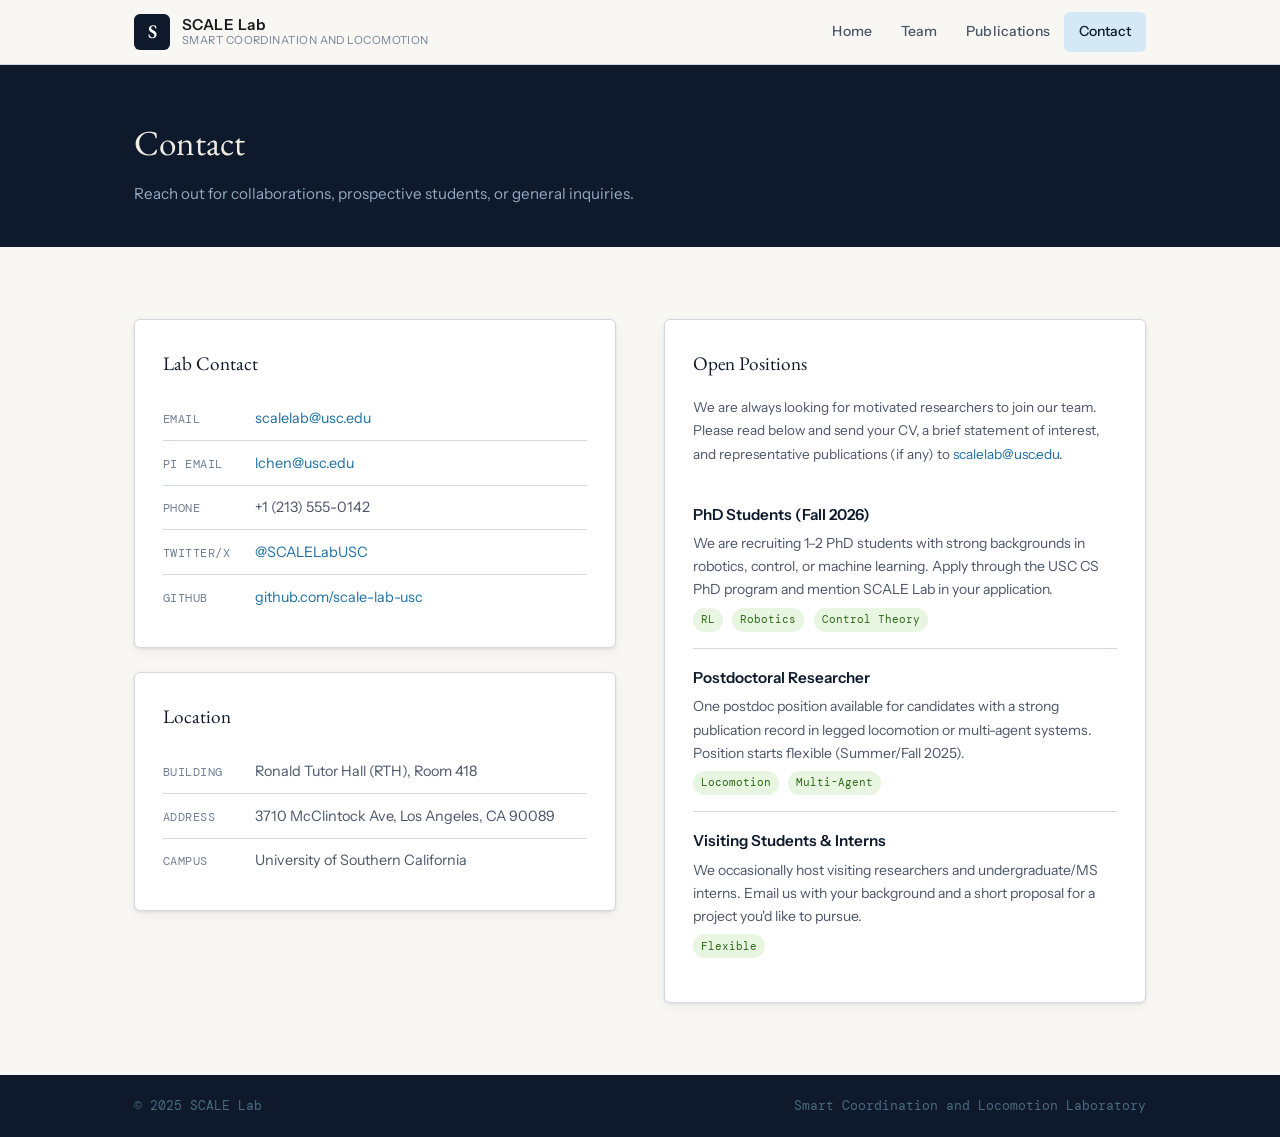
==== contact.html @ 9be17566 "Add files via upload" ====
<!DOCTYPE html>
<html lang="en">
<head>
  <meta charset="UTF-8" />
  <meta name="viewport" content="width=device-width, initial-scale=1.0" />
  <title>Contact – SCALE Lab</title>
  <link rel="preconnect" href="https://fonts.googleapis.com" />
  <link href="https://fonts.googleapis.com/css2?family=EB+Garamond:ital,wght@0,400;0,600;1,400&family=DM+Mono:wght@400;500&family=Instrument+Sans:wght@400;500;600&display=swap" rel="stylesheet" />
  <link rel="stylesheet" href="style.css" />
</head>
<body>

  <header class="site-header">
    <div class="container header-inner">
      <a href="index.html" class="logo">
        <span class="logo-mark">S</span>
        <div class="logo-text">
          <span class="logo-name">SCALE Lab</span>
          <span class="logo-full">Smart Coordination and Locomotion</span>
        </div>
      </a>
      <nav class="site-nav">
        <a href="index.html" class="nav-link">Home</a>
        <a href="team.html" class="nav-link">Team</a>
        <a href="publications.html" class="nav-link">Publications</a>
        <a href="contact.html" class="nav-link active">Contact</a>
      </nav>
      <button class="nav-toggle" aria-label="Toggle navigation">&#9776;</button>
    </div>
  </header>

  <div class="page-hero">
    <div class="container">
      <h1>Contact</h1>
      <p>Reach out for collaborations, prospective students, or general inquiries.</p>
    </div>
  </div>

  <main>
    <section class="section">
      <div class="container">
        <div class="contact-grid">

          <!-- Left column -->
          <div>
            <div class="contact-box" style="margin-bottom:1.5rem;">
              <h3>Lab Contact</h3>
              <div class="contact-row">
                <span class="contact-label">Email</span>
                <span class="contact-val"><a href="mailto:scalelab@usc.edu">scalelab@usc.edu</a></span>
              </div>
              <div class="contact-row">
                <span class="contact-label">PI Email</span>
                <span class="contact-val"><a href="mailto:lchen@usc.edu">lchen@usc.edu</a></span>
              </div>
              <div class="contact-row">
                <span class="contact-label">Phone</span>
                <span class="contact-val">+1 (213) 555-0142</span>
              </div>
              <div class="contact-row">
                <span class="contact-label">Twitter/X</span>
                <span class="contact-val"><a href="#">@SCALELabUSC</a></span>
              </div>
              <div class="contact-row">
                <span class="contact-label">GitHub</span>
                <span class="contact-val"><a href="#">github.com/scale-lab-usc</a></span>
              </div>
            </div>

            <div class="contact-box">
              <h3>Location</h3>
              <div class="contact-row">
                <span class="contact-label">Building</span>
                <span class="contact-val">Ronald Tutor Hall (RTH), Room 418</span>
              </div>
              <div class="contact-row">
                <span class="contact-label">Address</span>
                <span class="contact-val">3710 McClintock Ave, Los Angeles, CA 90089</span>
              </div>
              <div class="contact-row">
                <span class="contact-label">Campus</span>
                <span class="contact-val">University of Southern California</span>
              </div>
            </div>
          </div>

          <!-- Right column -->
          <div>
            <div class="contact-box">
              <h3>Open Positions</h3>
              <p style="font-size:.85rem;color:var(--text-2);margin-bottom:1.25rem;line-height:1.7;">
                We are always looking for motivated researchers to join our team. Please read below and send your CV, a brief statement of interest, and representative publications (if any) to <a href="mailto:scalelab@usc.edu">scalelab@usc.edu</a>.
              </p>
              <ul class="opening-list">
                <li class="opening-item">
                  <div class="opening-title">PhD Students (Fall 2026)</div>
                  <div class="opening-desc">We are recruiting 1–2 PhD students with strong backgrounds in robotics, control, or machine learning. Apply through the USC CS PhD program and mention SCALE Lab in your application.</div>
                  <span class="opening-tag">RL</span>
                  <span class="opening-tag">Robotics</span>
                  <span class="opening-tag">Control Theory</span>
                </li>
                <li class="opening-item">
                  <div class="opening-title">Postdoctoral Researcher</div>
                  <div class="opening-desc">One postdoc position available for candidates with a strong publication record in legged locomotion or multi-agent systems. Position starts flexible (Summer/Fall 2025).</div>
                  <span class="opening-tag">Locomotion</span>
                  <span class="opening-tag">Multi-Agent</span>
                </li>
                <li class="opening-item">
                  <div class="opening-title">Visiting Students &amp; Interns</div>
                  <div class="opening-desc">We occasionally host visiting researchers and undergraduate/MS interns. Email us with your background and a short proposal for a project you'd like to pursue.</div>
                  <span class="opening-tag">Flexible</span>
                </li>
              </ul>
            </div>
          </div>

        </div>
      </div>
    </section>
  </main>

  <footer class="site-footer">
    <div class="container footer-inner">
      <span>&copy; 2025 SCALE Lab</span>
      <span>Smart Coordination and Locomotion Laboratory</span>
    </div>
  </footer>

  <script src="nav.js"></script>
</body>
</html>
---- style.css ----
/* ============================
   SCALE Lab — style.css
   ============================ */

*, *::before, *::after { box-sizing: border-box; margin: 0; padding: 0; }

:root {
  --navy:    #0e1a2b;
  --navy-mid:#1a2e47;
  --accent:  #1d6fa4;
  --accent-l:#d4e8f5;
  --gold:    #b8903a;
  --text:    #1a1a1a;
  --text-2:  #4a5568;
  --text-3:  #718096;
  --border:  #d2d8e0;
  --bg:      #f8f7f4;
  --white:   #ffffff;
  --ff-serif: 'EB Garamond', Georgia, serif;
  --ff-sans:  'Instrument Sans', system-ui, sans-serif;
  --ff-mono:  'DM Mono', monospace;
  --radius:   6px;
  --shadow:   0 1px 3px rgba(0,0,0,.08), 0 4px 12px rgba(0,0,0,.05);
}

html { scroll-behavior: smooth; }
body {
  font-family: var(--ff-sans);
  font-size: 16px;
  line-height: 1.7;
  color: var(--text);
  background: var(--bg);
}

a { color: var(--accent); text-decoration: none; }
a:hover { text-decoration: underline; }

img { max-width: 100%; display: block; }

.container {
  max-width: 1060px;
  margin: 0 auto;
  padding: 0 1.5rem;
}

/* ── Header ── */
.site-header {
  position: sticky;
  top: 0;
  z-index: 100;
  background: rgba(248,247,244,.95);
  backdrop-filter: blur(8px);
  border-bottom: 1px solid var(--border);
}
.header-inner {
  display: flex;
  align-items: center;
  justify-content: space-between;
  height: 64px;
  gap: 2rem;
}

.logo {
  display: flex;
  align-items: center;
  gap: .75rem;
  text-decoration: none;
  color: var(--text);
  flex-shrink: 0;
}
.logo-mark {
  width: 36px;
  height: 36px;
  background: var(--navy);
  color: #fff;
  font-family: var(--ff-serif);
  font-size: 1.2rem;
  font-weight: 600;
  display: flex;
  align-items: center;
  justify-content: center;
  border-radius: var(--radius);
  letter-spacing: -.02em;
}
.logo-text { display: flex; flex-direction: column; line-height: 1.2; }
.logo-name { font-weight: 600; font-size: .95rem; letter-spacing: .03em; }
.logo-full { font-size: .7rem; color: var(--text-3); letter-spacing: .04em; text-transform: uppercase; }

.site-nav { display: flex; gap: 0; }
.nav-link {
  font-size: .875rem;
  font-weight: 500;
  color: var(--text-2);
  padding: .5rem .9rem;
  border-radius: var(--radius);
  transition: color .15s, background .15s;
  text-decoration: none;
  letter-spacing: .01em;
}
.nav-link:hover, .nav-link.active {
  color: var(--navy);
  background: var(--accent-l);
  text-decoration: none;
}

.nav-toggle {
  display: none;
  background: none;
  border: none;
  font-size: 1.4rem;
  cursor: pointer;
  color: var(--text);
}

/* ── Hero ── */
.hero {
  background: var(--navy);
  color: #fff;
  padding: 5rem 0 3rem;
  position: relative;
  overflow: hidden;
}
.hero-inner {
  position: relative;
  z-index: 2;
  max-width: 620px;
}
.hero-badge {
  font-family: var(--ff-mono);
  font-size: .75rem;
  letter-spacing: .08em;
  color: #94a8bf;
  margin-bottom: 1.25rem;
  text-transform: uppercase;
}
.hero-title {
  font-family: var(--ff-serif);
  font-size: clamp(2rem, 4vw, 2.9rem);
  font-weight: 400;
  line-height: 1.2;
  margin-bottom: 1.25rem;
  color: #f0ece4;
}
.hero-title em { color: #7ab8da; font-style: italic; }
.hero-sub {
  font-size: 1.05rem;
  color: #94a8bf;
  line-height: 1.75;
  margin-bottom: 2rem;
}
.hero-actions { display: flex; gap: 1rem; flex-wrap: wrap; }
.btn {
  display: inline-block;
  padding: .6rem 1.4rem;
  border-radius: var(--radius);
  font-size: .875rem;
  font-weight: 500;
  transition: all .15s;
  text-decoration: none;
  cursor: pointer;
  border: none;
}
.btn-primary { background: var(--accent); color: #fff; }
.btn-primary:hover { background: #1558845; text-decoration: none; filter: brightness(1.1); }
.btn-ghost { background: transparent; color: #94a8bf; border: 1px solid #2d4a63; }
.btn-ghost:hover { background: #1a2e47; color: #fff; text-decoration: none; }

.hero-visual {
  position: absolute;
  right: -40px;
  top: 50%;
  transform: translateY(-50%);
  width: 55%;
  max-width: 620px;
  opacity: .25;
  pointer-events: none;
}
.hero-svg { width: 100%; height: auto; }
.node { fill: #7ab8da; }
.node-a { fill: #7ab8da; }
.node-b { fill: #4a8baf; }
.node-c { fill: #2d6080; }
.edge { stroke: #4a6a80; stroke-width: 1.5; }
.node-label { fill: #94a8bf; font-family: var(--ff-mono); font-size: 11px; text-anchor: middle; }

/* ── Sections ── */
.section { padding: 4.5rem 0; }
.section-title {
  font-family: var(--ff-serif);
  font-size: 1.85rem;
  font-weight: 400;
  color: var(--navy);
  margin-bottom: 2.5rem;
  padding-bottom: .75rem;
  border-bottom: 2px solid var(--navy);
  display: inline-block;
}
.section-subtitle {
  font-size: .85rem;
  color: var(--text-3);
  font-family: var(--ff-mono);
  letter-spacing: .05em;
  text-transform: uppercase;
  margin-bottom: .5rem;
}

/* ── Cards ── */
.cards-grid {
  display: grid;
  grid-template-columns: repeat(auto-fit, minmax(220px, 1fr));
  gap: 1.25rem;
}
.card {
  background: var(--white);
  border: 1px solid var(--border);
  border-radius: var(--radius);
  padding: 1.5rem;
  box-shadow: var(--shadow);
}
.card-icon {
  font-size: 1.5rem;
  color: var(--accent);
  margin-bottom: .75rem;
}
.card h3 {
  font-size: 1rem;
  font-weight: 600;
  color: var(--navy);
  margin-bottom: .5rem;
}
.card p { font-size: .9rem; color: var(--text-2); line-height: 1.65; }

/* ── News ── */
.news-section { background: var(--white); }
.news-list { list-style: none; }
.news-item {
  display: flex;
  gap: 1.5rem;
  align-items: baseline;
  padding: .9rem 0;
  border-bottom: 1px solid var(--border);
}
.news-item:last-child { border-bottom: none; }
.news-date {
  font-family: var(--ff-mono);
  font-size: .78rem;
  color: var(--text-3);
  white-space: nowrap;
  min-width: 72px;
}
.news-text { font-size: .925rem; color: var(--text-2); }
.news-text strong { color: var(--navy); font-weight: 600; }

/* ── Affiliation strip ── */
.affil-strip {
  background: var(--navy-mid);
  padding: 1rem 0;
}
.affil-inner {
  display: flex;
  align-items: center;
  gap: 1rem;
  flex-wrap: wrap;
  font-size: .8rem;
  color: #7a96b0;
  font-family: var(--ff-mono);
  letter-spacing: .04em;
}
.affil-dot { color: #3a5a78; }

/* ── Footer ── */
.site-footer {
  background: var(--navy);
  padding: 1.25rem 0;
}
.footer-inner {
  display: flex;
  align-items: center;
  justify-content: space-between;
  flex-wrap: wrap;
  gap: .5rem;
  font-size: .8rem;
  color: #4a6a80;
  font-family: var(--ff-mono);
}

/* ── Team page ── */
.team-grid {
  display: grid;
  grid-template-columns: repeat(auto-fill, minmax(200px, 1fr));
  gap: 1.5rem;
}
.member-card {
  background: var(--white);
  border: 1px solid var(--border);
  border-radius: var(--radius);
  overflow: hidden;
  box-shadow: var(--shadow);
  transition: transform .2s, box-shadow .2s;
}
.member-card:hover { transform: translateY(-2px); box-shadow: 0 4px 16px rgba(0,0,0,.1); }
.member-avatar {
  width: 100%;
  aspect-ratio: 1;
  background: var(--navy-mid);
  display: flex;
  align-items: center;
  justify-content: center;
  font-family: var(--ff-serif);
  font-size: 2.2rem;
  color: #7ab8da;
  letter-spacing: -.02em;
}
.member-info { padding: 1rem; }
.member-name { font-weight: 600; font-size: .95rem; color: var(--navy); margin-bottom: .2rem; }
.member-role { font-size: .8rem; color: var(--text-3); font-family: var(--ff-mono); }
.member-research { font-size: .82rem; color: var(--text-2); margin-top: .5rem; line-height: 1.5; }

.pi-card {
  display: flex;
  gap: 2rem;
  background: var(--white);
  border: 1px solid var(--border);
  border-radius: var(--radius);
  padding: 2rem;
  box-shadow: var(--shadow);
  margin-bottom: 3rem;
  align-items: flex-start;
}
.pi-avatar {
  width: 110px;
  height: 110px;
  border-radius: 50%;
  background: var(--navy);
  display: flex;
  align-items: center;
  justify-content: center;
  font-family: var(--ff-serif);
  font-size: 2.4rem;
  color: #7ab8da;
  flex-shrink: 0;
}
.pi-details h3 { font-family: var(--ff-serif); font-size: 1.5rem; font-weight: 400; color: var(--navy); margin-bottom: .25rem; }
.pi-details .pi-title { font-size: .82rem; color: var(--text-3); font-family: var(--ff-mono); margin-bottom: .75rem; }
.pi-details p { font-size: .9rem; color: var(--text-2); line-height: 1.7; }
.pi-links { margin-top: 1rem; display: flex; gap: .75rem; }
.pi-link { font-size: .8rem; font-family: var(--ff-mono); color: var(--accent); border: 1px solid var(--accent-l); padding: .3rem .7rem; border-radius: var(--radius); }
.pi-link:hover { background: var(--accent-l); text-decoration: none; }

.group-label {
  font-family: var(--ff-mono);
  font-size: .78rem;
  letter-spacing: .08em;
  text-transform: uppercase;
  color: var(--text-3);
  margin-bottom: 1rem;
  margin-top: 2.5rem;
}

/* ── Publications page ── */
.pub-filters { display: flex; gap: .5rem; flex-wrap: wrap; margin-bottom: 2rem; }
.pub-filter {
  font-size: .8rem;
  font-family: var(--ff-mono);
  padding: .35rem .85rem;
  border: 1px solid var(--border);
  border-radius: 999px;
  cursor: pointer;
  color: var(--text-2);
  background: var(--white);
  transition: all .15s;
}
.pub-filter:hover, .pub-filter.active { background: var(--navy); color: #fff; border-color: var(--navy); }
.pub-year-group { margin-bottom: 2.5rem; }
.pub-year {
  font-family: var(--ff-serif);
  font-size: 1.3rem;
  font-weight: 400;
  color: var(--text-3);
  margin-bottom: 1rem;
  padding-bottom: .5rem;
  border-bottom: 1px solid var(--border);
}
.pub-entry {
  padding: 1rem 0;
  border-bottom: 1px solid var(--border);
  display: flex;
  gap: 1rem;
  align-items: flex-start;
}
.pub-entry:last-child { border-bottom: none; }
.pub-venue-badge {
  font-family: var(--ff-mono);
  font-size: .7rem;
  padding: .2rem .55rem;
  border-radius: var(--radius);
  background: var(--accent-l);
  color: var(--accent);
  white-space: nowrap;
  flex-shrink: 0;
  margin-top: .2rem;
  font-weight: 500;
}
.pub-content {}
.pub-title { font-weight: 600; font-size: .95rem; color: var(--navy); margin-bottom: .25rem; }
.pub-authors { font-size: .83rem; color: var(--text-2); margin-bottom: .25rem; }
.pub-authors em { color: var(--navy); font-style: normal; font-weight: 600; }
.pub-links { display: flex; gap: .6rem; margin-top: .4rem; }
.pub-link {
  font-size: .75rem;
  font-family: var(--ff-mono);
  color: var(--accent);
  border: 1px solid var(--border);
  padding: .2rem .55rem;
  border-radius: var(--radius);
}
.pub-link:hover { background: var(--accent-l); text-decoration: none; }

/* ── Contact page ── */
.contact-grid {
  display: grid;
  grid-template-columns: 1fr 1fr;
  gap: 3rem;
  align-items: start;
}
.contact-box {
  background: var(--white);
  border: 1px solid var(--border);
  border-radius: var(--radius);
  padding: 1.75rem;
  box-shadow: var(--shadow);
}
.contact-box h3 { font-family: var(--ff-serif); font-size: 1.2rem; font-weight: 400; color: var(--navy); margin-bottom: 1rem; }
.contact-row { display: flex; gap: .75rem; padding: .6rem 0; border-bottom: 1px solid var(--border); align-items: baseline; }
.contact-row:last-child { border-bottom: none; }
.contact-label { font-family: var(--ff-mono); font-size: .75rem; color: var(--text-3); min-width: 80px; text-transform: uppercase; letter-spacing: .04em; }
.contact-val { font-size: .9rem; color: var(--text-2); }
.contact-val a { color: var(--accent); }
.opening-list { list-style: none; }
.opening-item { padding: 1rem 0; border-bottom: 1px solid var(--border); }
.opening-item:last-child { border-bottom: none; }
.opening-title { font-weight: 600; font-size: .95rem; color: var(--navy); margin-bottom: .3rem; }
.opening-desc { font-size: .875rem; color: var(--text-2); line-height: 1.65; }
.opening-tag {
  display: inline-block;
  font-family: var(--ff-mono);
  font-size: .7rem;
  padding: .15rem .5rem;
  border-radius: 999px;
  background: #e8f5e0;
  color: #2d6a1a;
  margin-right: .4rem;
  margin-top: .4rem;
}

/* Page hero (inner pages) */
.page-hero {
  background: var(--navy);
  color: #fff;
  padding: 3rem 0 2.5rem;
}
.page-hero h1 {
  font-family: var(--ff-serif);
  font-size: clamp(1.6rem, 3vw, 2.2rem);
  font-weight: 400;
  color: #f0ece4;
  margin-bottom: .5rem;
}
.page-hero p { color: #94a8bf; font-size: .95rem; }

/* Mobile nav */
@media (max-width: 680px) {
  .site-nav {
    display: none;
    position: absolute;
    top: 64px;
    left: 0;
    right: 0;
    background: var(--bg);
    border-bottom: 1px solid var(--border);
    flex-direction: column;
    padding: .5rem 1rem 1rem;
  }
  .site-nav.open { display: flex; }
  .nav-toggle { display: block; }
  .hero-visual { display: none; }
  .contact-grid { grid-template-columns: 1fr; gap: 1.5rem; }
  .pi-card { flex-direction: column; gap: 1.25rem; }
  .pi-avatar { width: 72px; height: 72px; font-size: 1.6rem; }
}
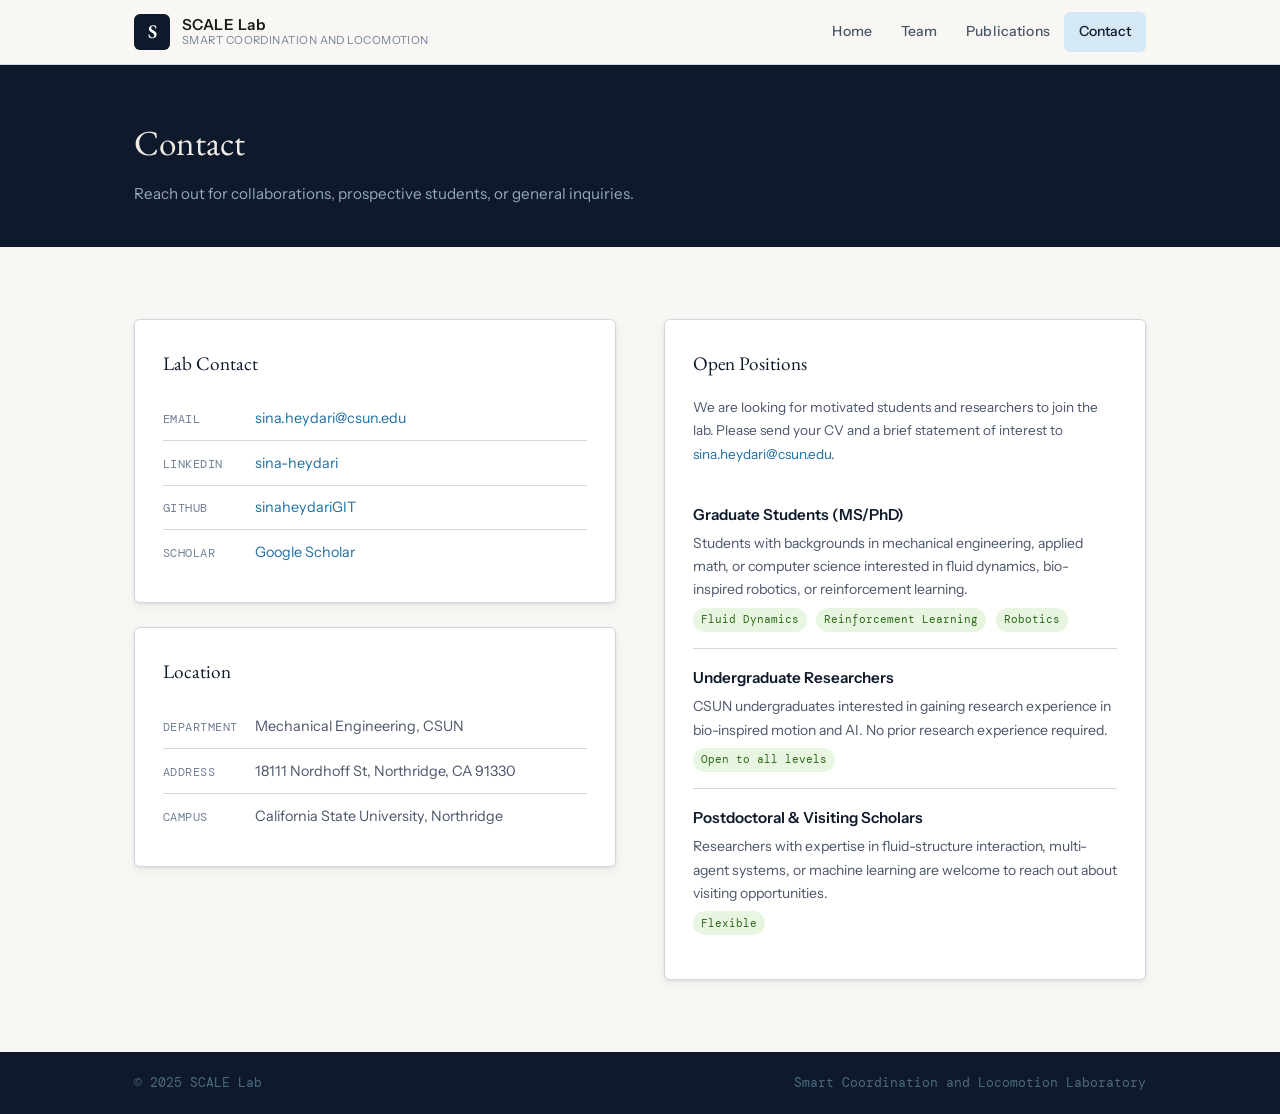
==== commit 74e67933: "Add files via upload" ====
--- a/contact.html
+++ b/contact.html
@@ -47,39 +47,35 @@
               <h3>Lab Contact</h3>
               <div class="contact-row">
                 <span class="contact-label">Email</span>
-                <span class="contact-val"><a href="mailto:scalelab@usc.edu">scalelab@usc.edu</a></span>
+                <span class="contact-val"><a href="mailto:sina.heydari@csun.edu">sina.heydari@csun.edu</a></span>
               </div>
               <div class="contact-row">
-                <span class="contact-label">PI Email</span>
-                <span class="contact-val"><a href="mailto:lchen@usc.edu">lchen@usc.edu</a></span>
-              </div>
-              <div class="contact-row">
-                <span class="contact-label">Phone</span>
-                <span class="contact-val">+1 (213) 555-0142</span>
-              </div>
-              <div class="contact-row">
-                <span class="contact-label">Twitter/X</span>
-                <span class="contact-val"><a href="#">@SCALELabUSC</a></span>
+                <span class="contact-label">LinkedIn</span>
+                <span class="contact-val"><a href="https://www.linkedin.com/in/sina-heydari-43697558/">sina-heydari</a></span>
               </div>
               <div class="contact-row">
                 <span class="contact-label">GitHub</span>
-                <span class="contact-val"><a href="#">github.com/scale-lab-usc</a></span>
+                <span class="contact-val"><a href="https://github.com/sinaheydariGIT">sinaheydariGIT</a></span>
+              </div>
+              <div class="contact-row">
+                <span class="contact-label">Scholar</span>
+                <span class="contact-val"><a href="https://scholar.google.com/citations?user=4Ar9KaEAAAAJ&hl=en">Google Scholar</a></span>
               </div>
             </div>
 
             <div class="contact-box">
               <h3>Location</h3>
               <div class="contact-row">
-                <span class="contact-label">Building</span>
-                <span class="contact-val">Ronald Tutor Hall (RTH), Room 418</span>
+                <span class="contact-label">Department</span>
+                <span class="contact-val">Mechanical Engineering, CSUN</span>
               </div>
               <div class="contact-row">
                 <span class="contact-label">Address</span>
-                <span class="contact-val">3710 McClintock Ave, Los Angeles, CA 90089</span>
+                <span class="contact-val">18111 Nordhoff St, Northridge, CA 91330</span>
               </div>
               <div class="contact-row">
                 <span class="contact-label">Campus</span>
-                <span class="contact-val">University of Southern California</span>
+                <span class="contact-val">California State University, Northridge</span>
               </div>
             </div>
           </div>
@@ -89,25 +85,24 @@
             <div class="contact-box">
               <h3>Open Positions</h3>
               <p style="font-size:.85rem;color:var(--text-2);margin-bottom:1.25rem;line-height:1.7;">
-                We are always looking for motivated researchers to join our team. Please read below and send your CV, a brief statement of interest, and representative publications (if any) to <a href="mailto:scalelab@usc.edu">scalelab@usc.edu</a>.
+                We are looking for motivated students and researchers to join the lab. Please send your CV and a brief statement of interest to <a href="mailto:sina.heydari@csun.edu">sina.heydari@csun.edu</a>.
               </p>
               <ul class="opening-list">
                 <li class="opening-item">
-                  <div class="opening-title">PhD Students (Fall 2026)</div>
-                  <div class="opening-desc">We are recruiting 1–2 PhD students with strong backgrounds in robotics, control, or machine learning. Apply through the USC CS PhD program and mention SCALE Lab in your application.</div>
-                  <span class="opening-tag">RL</span>
+                  <div class="opening-title">Graduate Students (MS/PhD)</div>
+                  <div class="opening-desc">Students with backgrounds in mechanical engineering, applied math, or computer science interested in fluid dynamics, bio-inspired robotics, or reinforcement learning.</div>
+                  <span class="opening-tag">Fluid Dynamics</span>
+                  <span class="opening-tag">Reinforcement Learning</span>
                   <span class="opening-tag">Robotics</span>
-                  <span class="opening-tag">Control Theory</span>
                 </li>
                 <li class="opening-item">
-                  <div class="opening-title">Postdoctoral Researcher</div>
-                  <div class="opening-desc">One postdoc position available for candidates with a strong publication record in legged locomotion or multi-agent systems. Position starts flexible (Summer/Fall 2025).</div>
-                  <span class="opening-tag">Locomotion</span>
-                  <span class="opening-tag">Multi-Agent</span>
+                  <div class="opening-title">Undergraduate Researchers</div>
+                  <div class="opening-desc">CSUN undergraduates interested in gaining research experience in bio-inspired motion and AI. No prior research experience required.</div>
+                  <span class="opening-tag">Open to all levels</span>
                 </li>
                 <li class="opening-item">
-                  <div class="opening-title">Visiting Students &amp; Interns</div>
-                  <div class="opening-desc">We occasionally host visiting researchers and undergraduate/MS interns. Email us with your background and a short proposal for a project you'd like to pursue.</div>
+                  <div class="opening-title">Postdoctoral &amp; Visiting Scholars</div>
+                  <div class="opening-desc">Researchers with expertise in fluid-structure interaction, multi-agent systems, or machine learning are welcome to reach out about visiting opportunities.</div>
                   <span class="opening-tag">Flexible</span>
                 </li>
               </ul>
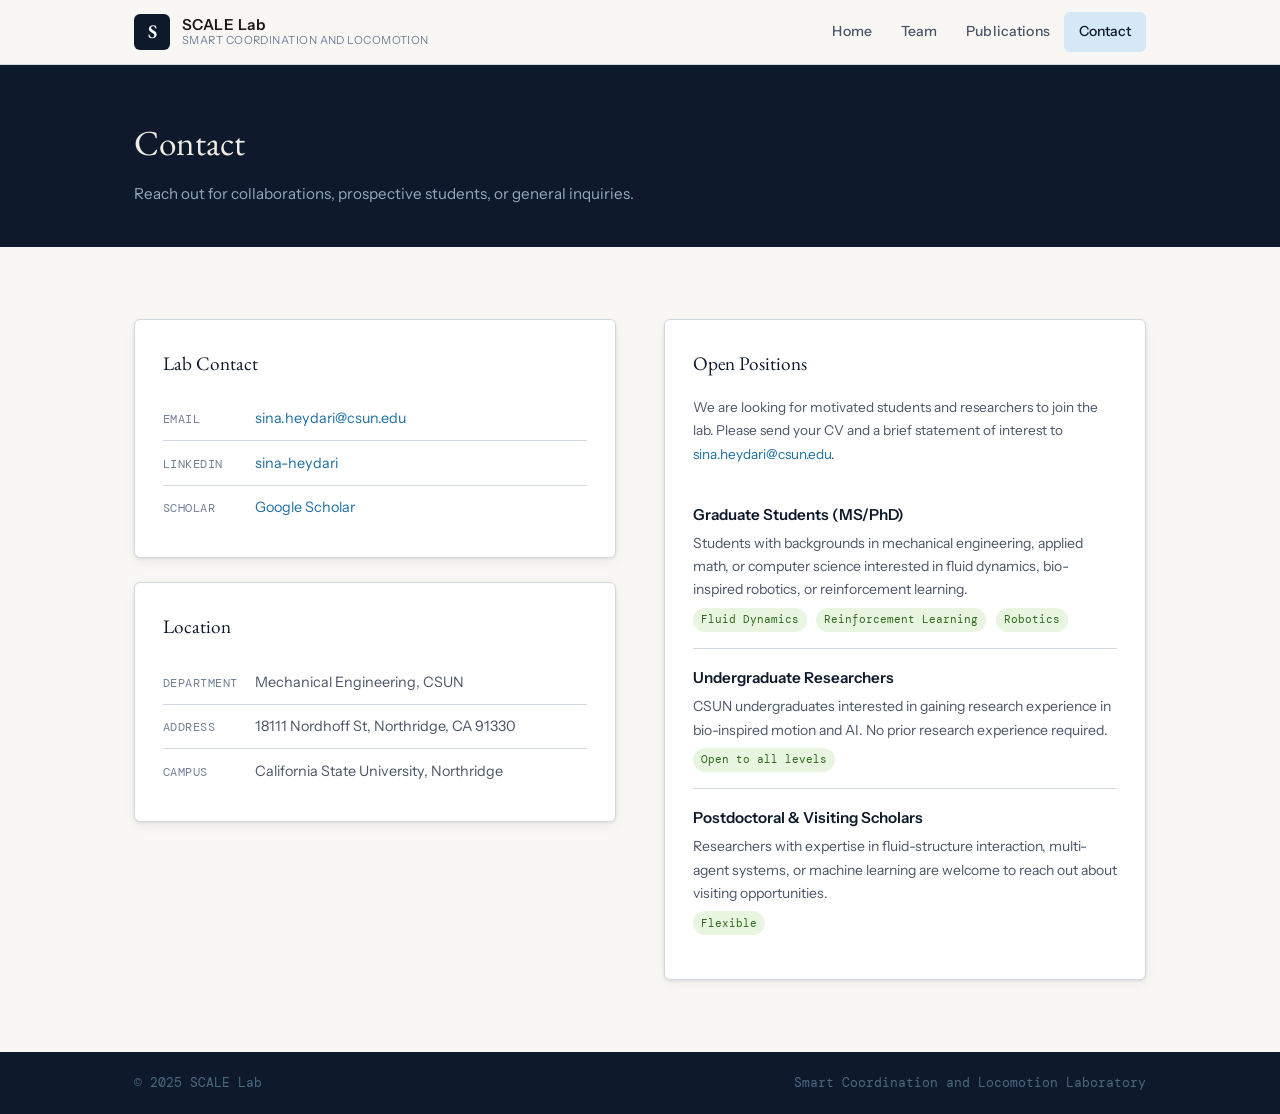
==== commit 16502ed8: "Update contact.html" ====
--- a/contact.html
+++ b/contact.html
@@ -53,10 +53,10 @@
                 <span class="contact-label">LinkedIn</span>
                 <span class="contact-val"><a href="https://www.linkedin.com/in/sina-heydari-43697558/">sina-heydari</a></span>
               </div>
-              <div class="contact-row">
+              <!-- <div class="contact-row">
                 <span class="contact-label">GitHub</span>
                 <span class="contact-val"><a href="https://github.com/sinaheydariGIT">sinaheydariGIT</a></span>
-              </div>
+              </div> -->
               <div class="contact-row">
                 <span class="contact-label">Scholar</span>
                 <span class="contact-val"><a href="https://scholar.google.com/citations?user=4Ar9KaEAAAAJ&hl=en">Google Scholar</a></span>
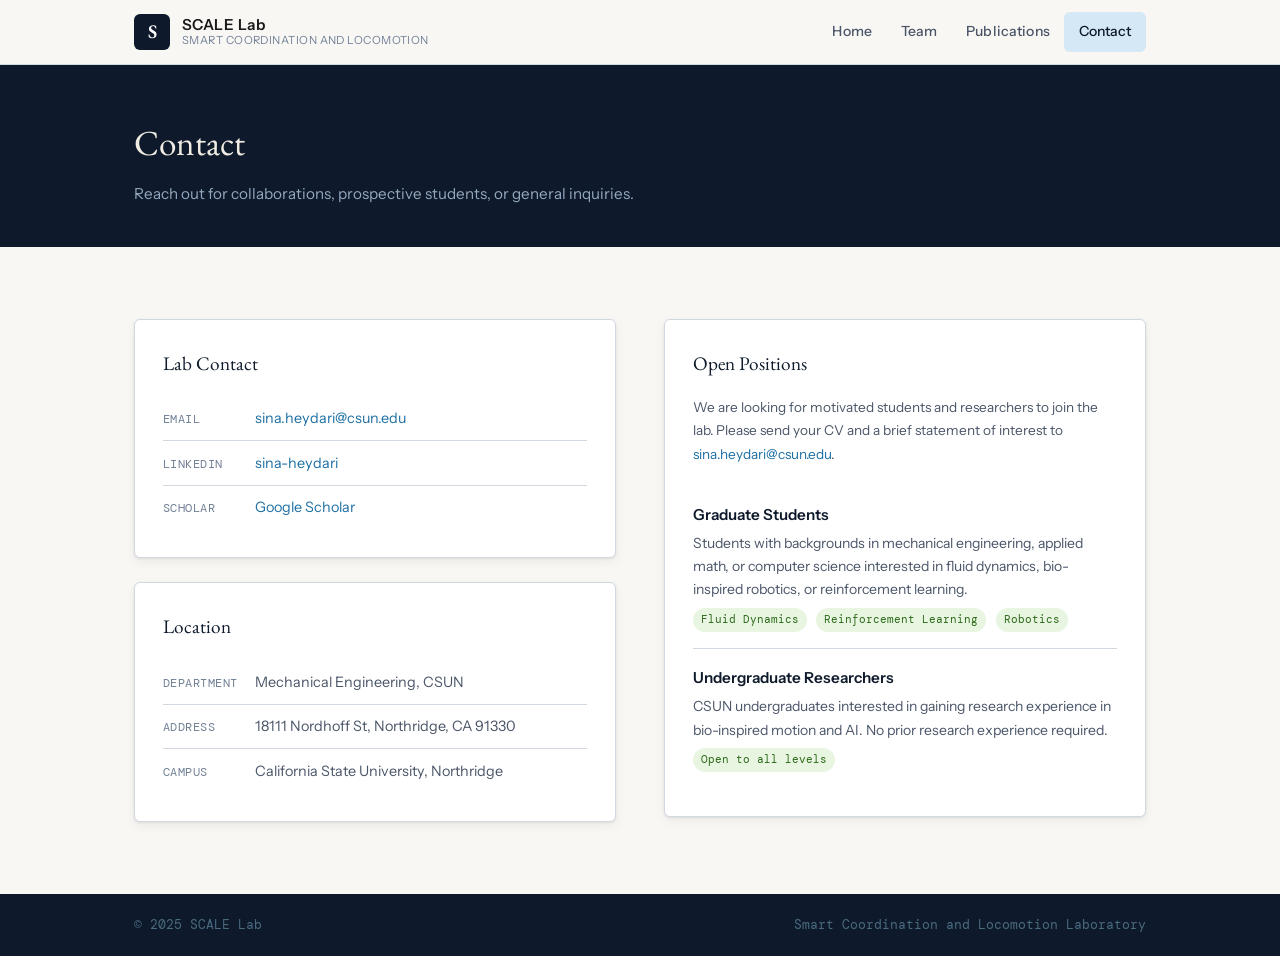
==== commit 8981fee4: "Update contact.html" ====
--- a/contact.html
+++ b/contact.html
@@ -89,7 +89,7 @@
               </p>
               <ul class="opening-list">
                 <li class="opening-item">
-                  <div class="opening-title">Graduate Students (MS/PhD)</div>
+                  <div class="opening-title">Graduate Students </div>
                   <div class="opening-desc">Students with backgrounds in mechanical engineering, applied math, or computer science interested in fluid dynamics, bio-inspired robotics, or reinforcement learning.</div>
                   <span class="opening-tag">Fluid Dynamics</span>
                   <span class="opening-tag">Reinforcement Learning</span>
@@ -100,11 +100,11 @@
                   <div class="opening-desc">CSUN undergraduates interested in gaining research experience in bio-inspired motion and AI. No prior research experience required.</div>
                   <span class="opening-tag">Open to all levels</span>
                 </li>
-                <li class="opening-item">
+                <!-- <li class="opening-item">
                   <div class="opening-title">Postdoctoral &amp; Visiting Scholars</div>
                   <div class="opening-desc">Researchers with expertise in fluid-structure interaction, multi-agent systems, or machine learning are welcome to reach out about visiting opportunities.</div>
-                  <span class="opening-tag">Flexible</span>
-                </li>
+                  <span class="opening-tag">Flexible</span> -->
+                <!-- </li> -->
               </ul>
             </div>
           </div>
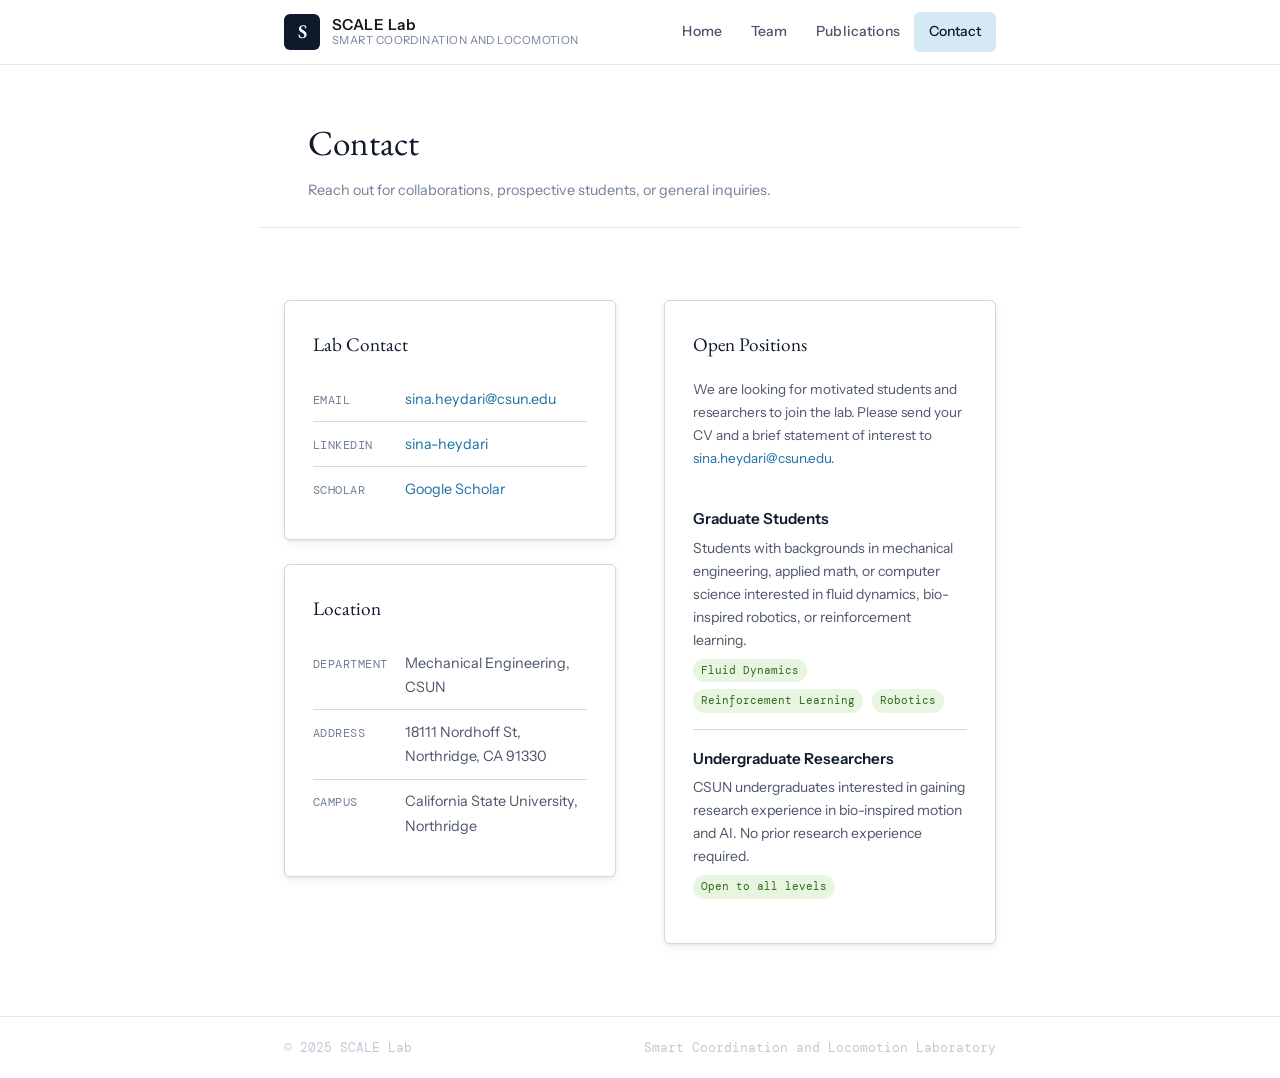
==== commit ab8345e0: "Add files via upload" ====
--- a/contact.html
+++ b/contact.html
@@ -7,6 +7,26 @@
   <link rel="preconnect" href="https://fonts.googleapis.com" />
   <link href="https://fonts.googleapis.com/css2?family=EB+Garamond:ital,wght@0,400;0,600;1,400&family=DM+Mono:wght@400;500&family=Instrument+Sans:wght@400;500;600&display=swap" rel="stylesheet" />
   <link rel="stylesheet" href="style.css" />
+  <style>
+    body { background: #fff; }
+    .page-title-minimal {
+      max-width: 760px;
+      margin: 0 auto;
+      padding: 3rem 1.5rem 1.5rem;
+      border-bottom: 1px solid #e2e8f0;
+    }
+    .page-title-minimal h1 {
+      font-family: 'EB Garamond', Georgia, serif;
+      font-size: clamp(1.6rem, 3vw, 2.2rem);
+      font-weight: 400;
+      color: #0e1a2b;
+      margin-bottom: .35rem;
+    }
+    .page-title-minimal p { font-size: .9rem; color: #718096; }
+    .site-footer { background: #fff; border-top: 1px solid #e2e8f0; }
+    .footer-inner { color: #c0cad4; }
+    .container { max-width: 760px; }
+  </style>
 </head>
 <body>
 
@@ -29,7 +49,7 @@
     </div>
   </header>
 
-  <div class="page-hero">
+  <div class="page-title-minimal">
     <div class="container">
       <h1>Contact</h1>
       <p>Reach out for collaborations, prospective students, or general inquiries.</p>
--- a/style.css
+++ b/style.css
@@ -48,9 +48,9 @@
   position: sticky;
   top: 0;
   z-index: 100;
-  background: rgba(248,247,244,.95);
+  background: rgba(255,255,255,.97);
   backdrop-filter: blur(8px);
-  border-bottom: 1px solid var(--border);
+  border-bottom: 1px solid #e2e8f0;
 }
 .header-inner {
   display: flex;
@@ -415,6 +415,8 @@
   border-radius: var(--radius);
 }
 .pub-link:hover { background: var(--accent-l); text-decoration: none; }
+
+.pub-journal { font-style: italic; color: var(--text); }
 
 /* ── Contact page ── */
 .contact-grid {
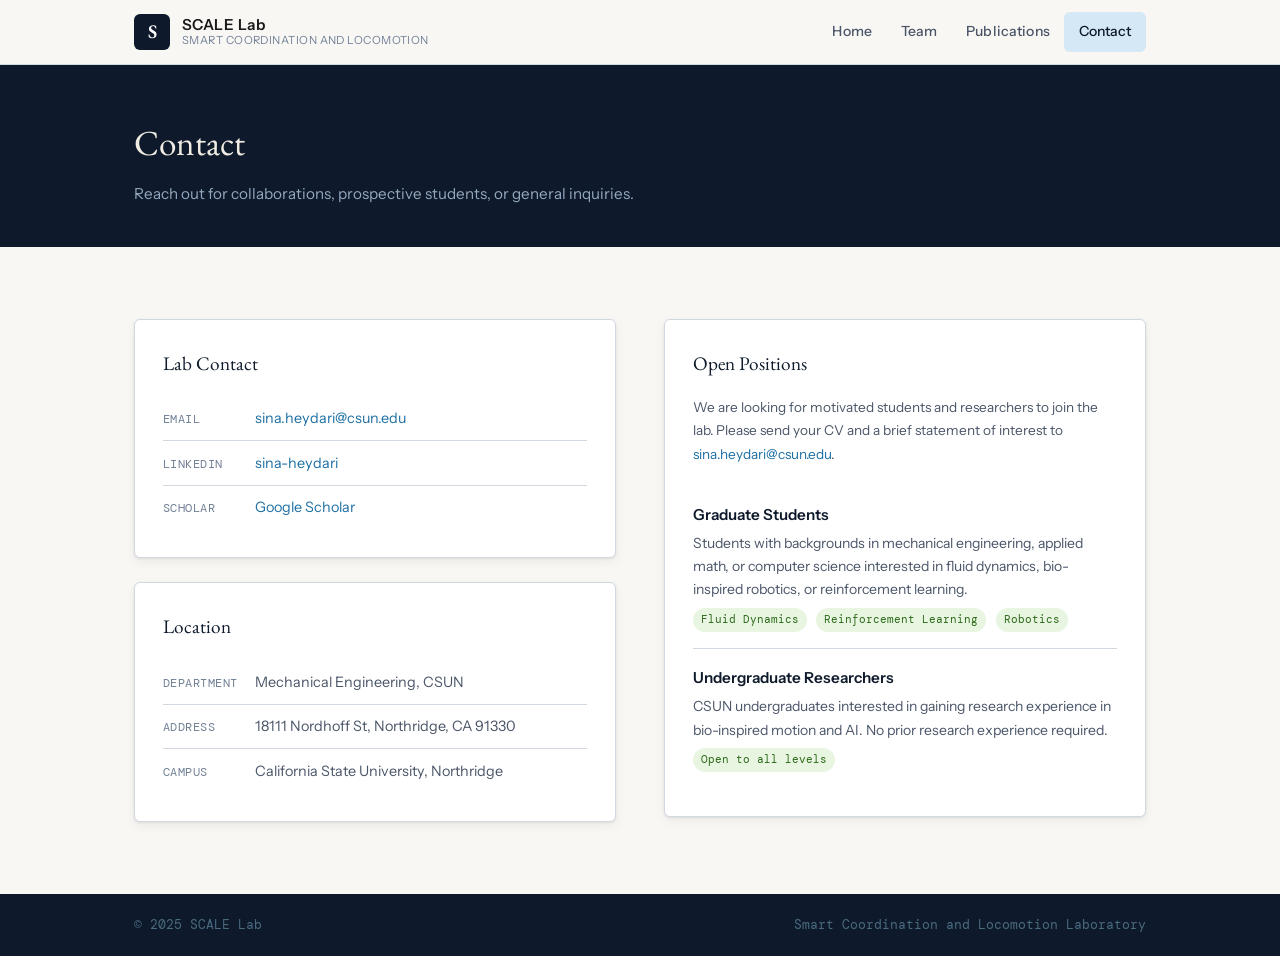
==== commit 778ccac6: "Add files via upload" ====
--- a/contact.html
+++ b/contact.html
@@ -7,26 +7,6 @@
   <link rel="preconnect" href="https://fonts.googleapis.com" />
   <link href="https://fonts.googleapis.com/css2?family=EB+Garamond:ital,wght@0,400;0,600;1,400&family=DM+Mono:wght@400;500&family=Instrument+Sans:wght@400;500;600&display=swap" rel="stylesheet" />
   <link rel="stylesheet" href="style.css" />
-  <style>
-    body { background: #fff; }
-    .page-title-minimal {
-      max-width: 760px;
-      margin: 0 auto;
-      padding: 3rem 1.5rem 1.5rem;
-      border-bottom: 1px solid #e2e8f0;
-    }
-    .page-title-minimal h1 {
-      font-family: 'EB Garamond', Georgia, serif;
-      font-size: clamp(1.6rem, 3vw, 2.2rem);
-      font-weight: 400;
-      color: #0e1a2b;
-      margin-bottom: .35rem;
-    }
-    .page-title-minimal p { font-size: .9rem; color: #718096; }
-    .site-footer { background: #fff; border-top: 1px solid #e2e8f0; }
-    .footer-inner { color: #c0cad4; }
-    .container { max-width: 760px; }
-  </style>
 </head>
 <body>
 
@@ -49,7 +29,7 @@
     </div>
   </header>
 
-  <div class="page-title-minimal">
+  <div class="page-hero">
     <div class="container">
       <h1>Contact</h1>
       <p>Reach out for collaborations, prospective students, or general inquiries.</p>
--- a/style.css
+++ b/style.css
@@ -48,9 +48,9 @@
   position: sticky;
   top: 0;
   z-index: 100;
-  background: rgba(255,255,255,.97);
+  background: rgba(248,247,244,.95);
   backdrop-filter: blur(8px);
-  border-bottom: 1px solid #e2e8f0;
+  border-bottom: 1px solid var(--border);
 }
 .header-inner {
   display: flex;
